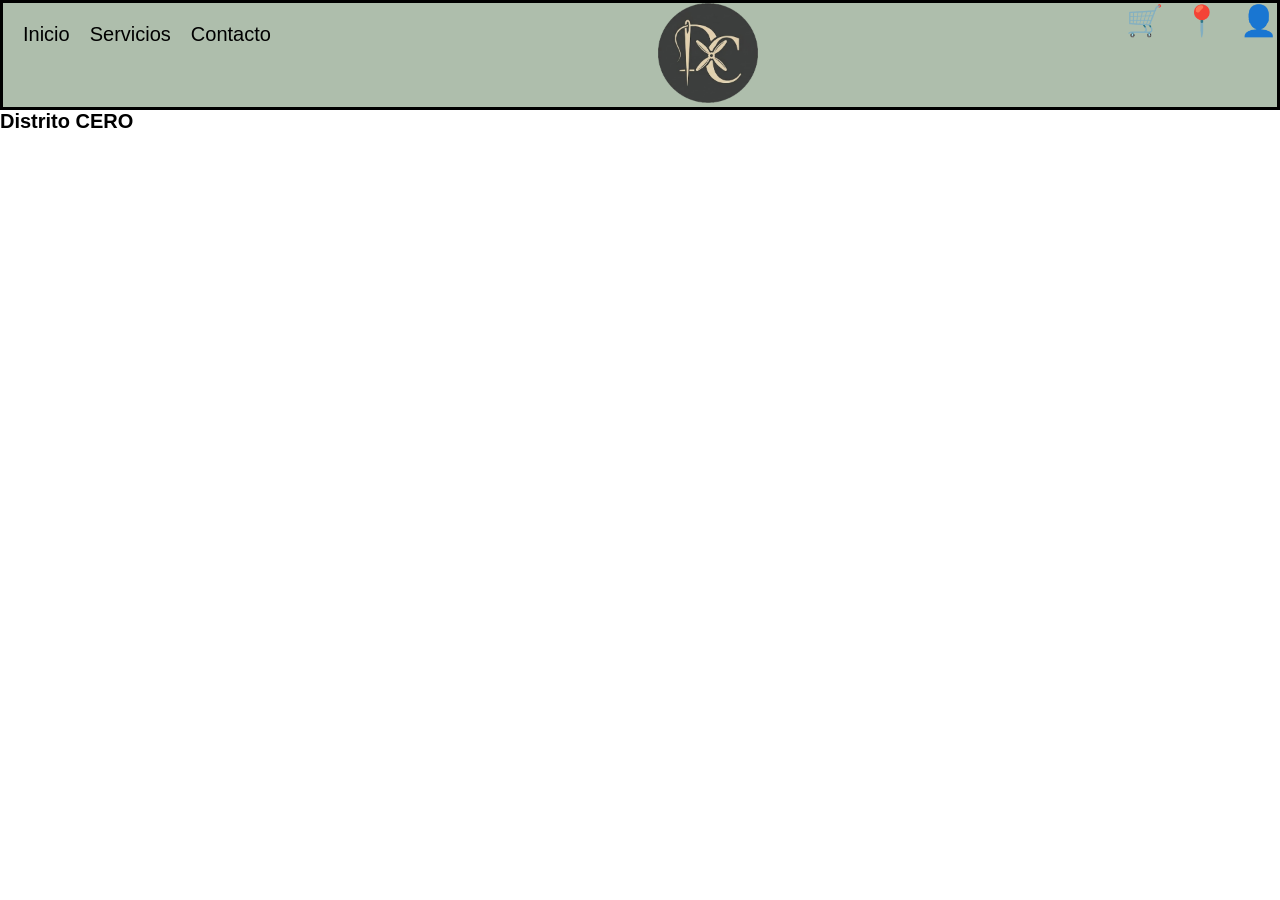
==== DISTRITO_CERO/templates/index.html @ a648c107 "Build" ====
<!DOCTYPE html>
<html lang="es">
<head>
    <meta charset="UTF-8">
    <meta name="viewport" content="width=device-width, initial-scale=1.0">
    <title>Distrito CERO</title>
    <link rel="icon" href="../static/icon/Logo2.png" type="img/png">
    <link rel="stylesheet" href="../static/css/styles.css">
</head>
<body>
    <header>
        
        <!-- nav 1 -->
        <nav>
            <ul class="main-nav1">
                <li><a href="../templates/index.html">Inicio</a></li>
                <li><a href="../templates/servicios.html">Servicios</a></li>
                <li><a href="../templates/contacto.html">Contacto</a></li>
            </ul>
        </nav>
        
        <!-- imagen-logo -->
        <div>
            <img src="../static/icon/Logo2.png" alt="" type= "img/png">
        </div>
        
        <!-- nav 2 -->
        <nav >
            <ul class="main-nav2">
                <li class="li1-nav2"><a href="">🛒</a></li> <!-- carrito -->
                <li class="li2-nav2"><a href="">📍</a></li> <!-- ubicacion -->
                <li class="li3-nav2"><a href="">👤</a></li>  <!-- login -->
            </ul>
        </nav>
    </header>

    <!-- main -->
    <main>
        <div class="titulo">
            <h1>Distrito CERO</h1>
        </div>
        
        <section>
            
        </section>
        <section>

        </section>
    </main>
</body>
</html>
---- DISTRITO_CERO/static/css/styles.css ----
* {
    margin: 0;
    padding: 0;
    font-family: sans-serif;
}
a,li {
    text-decoration: none;
    list-style-type: none;
    color: black;
}

/* header */
header {
    display: flex;
    justify-content: space-between;
    border: 3px solid black;
    background-color: #aebeac;
}

img {
    width: 100px;
}
/* navs */
.main-nav1{
    display: flex;
    justify-content: space-between;
    gap: 20px;
    padding: 20px 20px 0 ;
}
.main-nav2 {
    display: flex;
    gap: 20px;
}
.main-nav1, .main-nav2 {
    font-size: 20px;
}


.li1-nav2, .li2-nav2, .li3-nav2 {
    font-size: 30px;
}

/* main */
main {
    width: 500px;
}

.titulo {
    display: flex;
    margin: auto;
}

h1 {
    font-size: 20px;

}
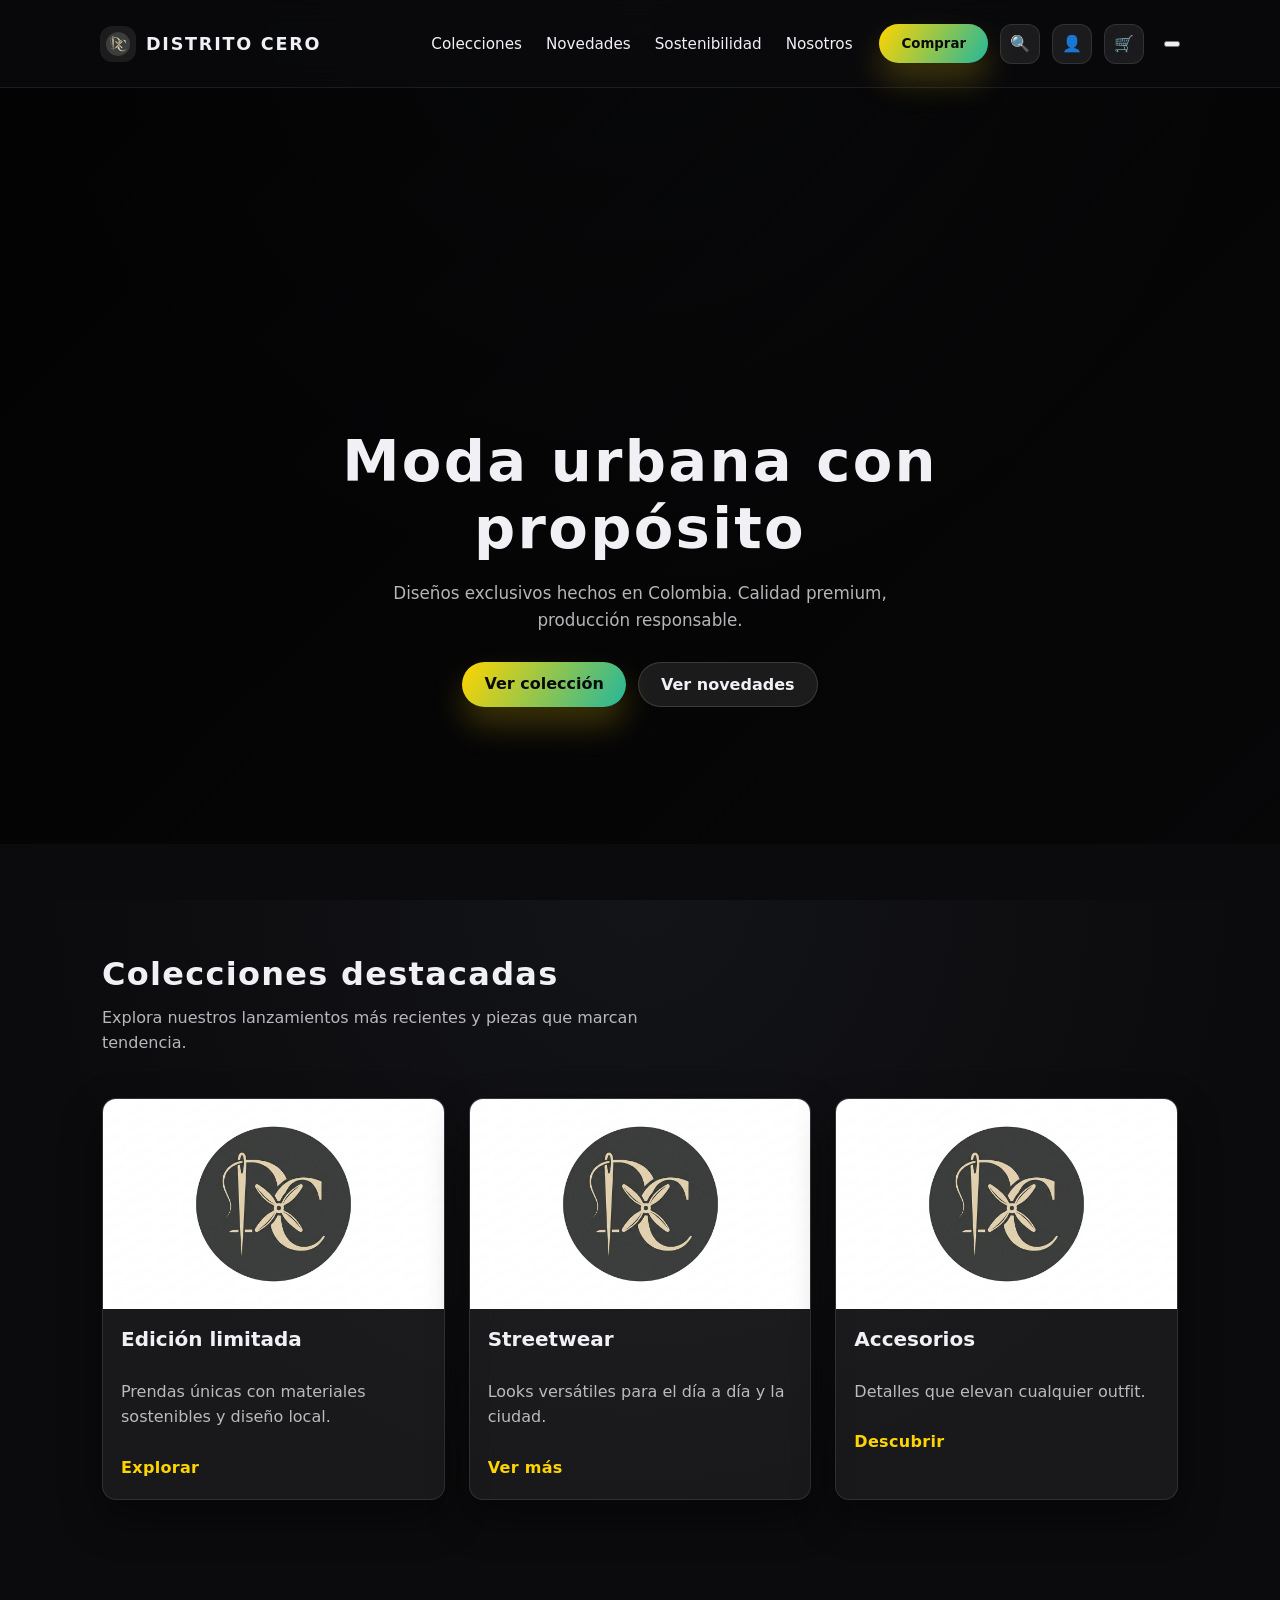
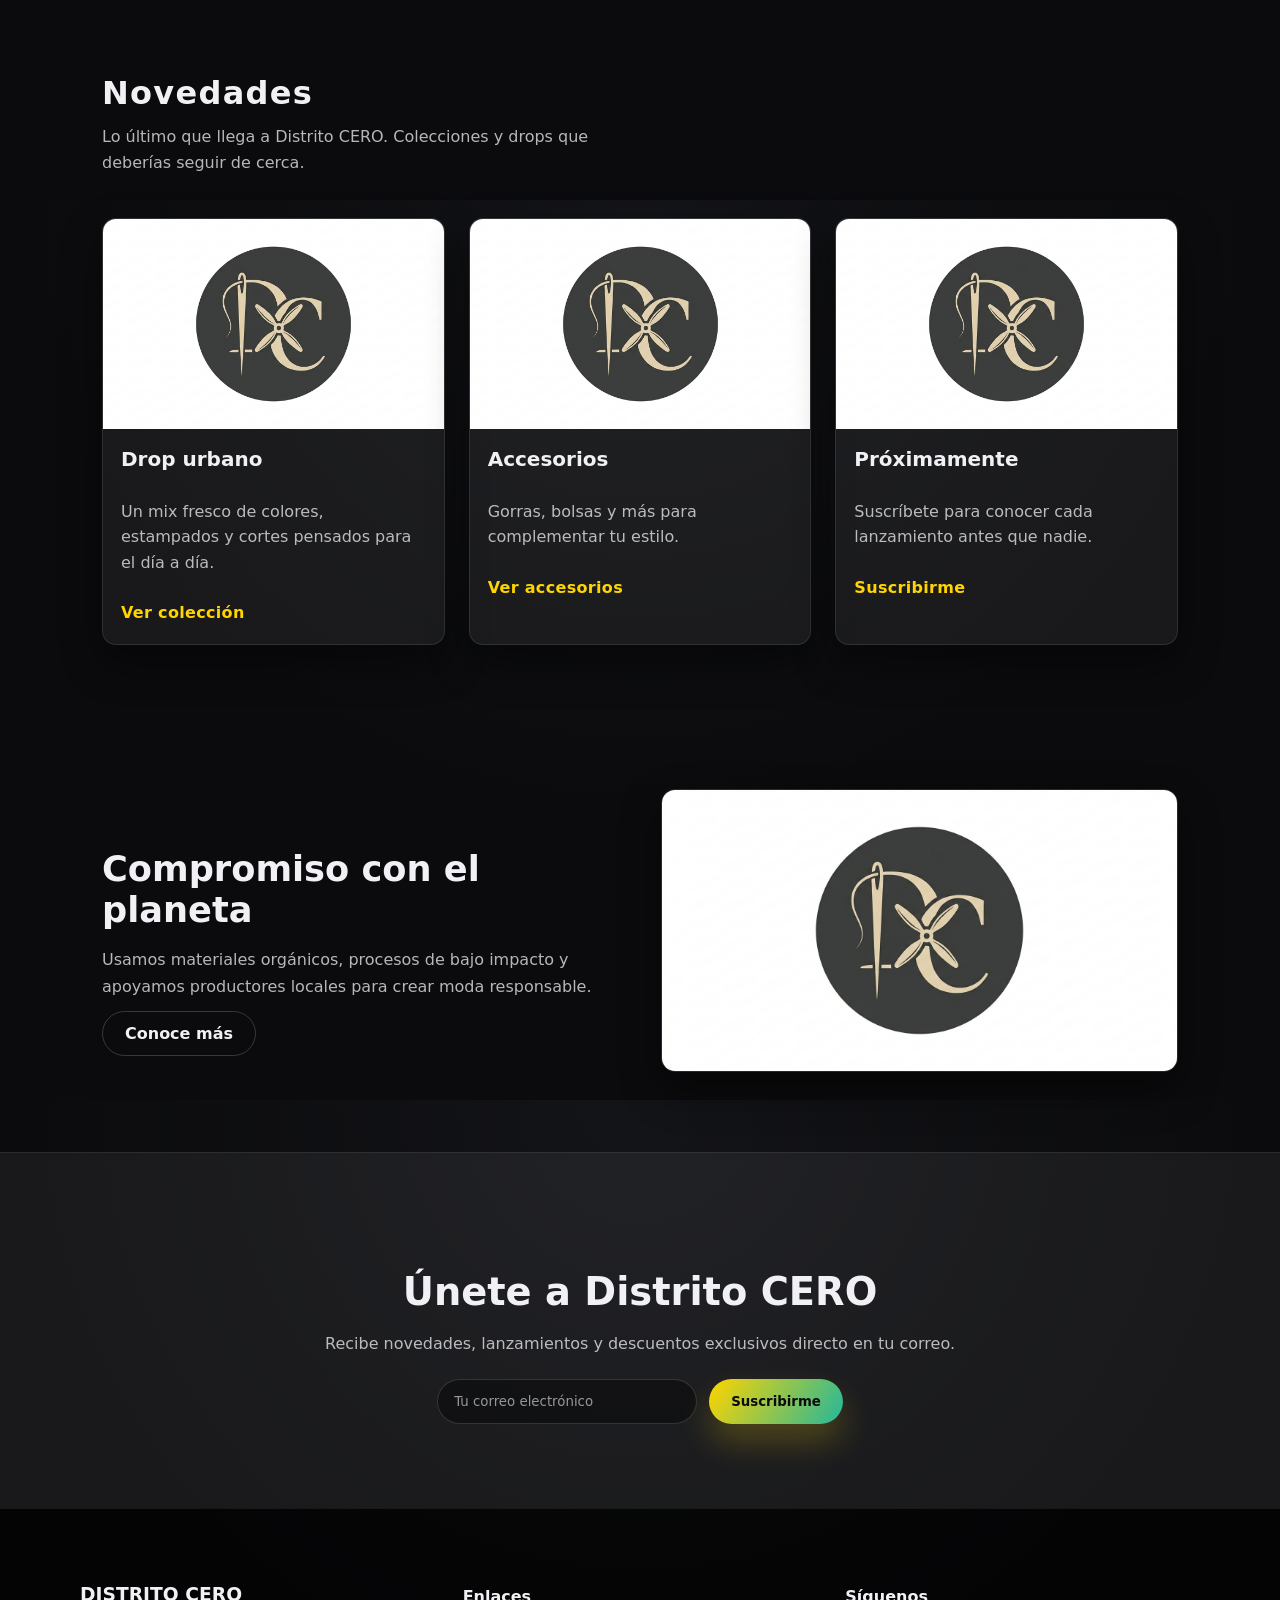
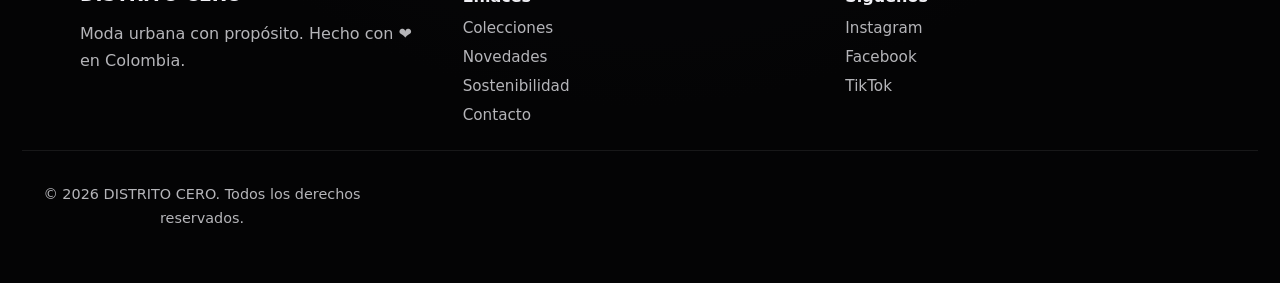
==== commit 4c68a114: "Build" ====
--- a/DISTRITO_CERO/templates/index.html
+++ b/DISTRITO_CERO/templates/index.html
@@ -8,44 +8,178 @@
     <link rel="stylesheet" href="../static/css/styles.css">
 </head>
 <body>
-    <header>
-        
-        <!-- nav 1 -->
-        <nav>
-            <ul class="main-nav1">
-                <li><a href="../templates/index.html">Inicio</a></li>
-                <li><a href="../templates/servicios.html">Servicios</a></li>
-                <li><a href="../templates/contacto.html">Contacto</a></li>
+    <header class="site-header">
+        <nav class="header-nav">
+            <a href="index.html" class="brand">
+                <img src="../static/icon/Logo2.png" alt="Logo Distrito CERO" class="brand-logo">
+                <span class="brand-name">DISTRITO CERO</span>
+            </a>
+
+            <ul class="nav-links">
+                <li><a href="#colecciones">Colecciones</a></li>
+                <li><a href="#novedades">Novedades</a></li>
+                <li><a href="#sostenibilidad">Sostenibilidad</a></li>
+                <li><a href="#about">Nosotros</a></li>
             </ul>
-        </nav>
-        
-        <!-- imagen-logo -->
-        <div>
-            <img src="../static/icon/Logo2.png" alt="" type= "img/png">
-        </div>
-        
-        <!-- nav 2 -->
-        <nav >
-            <ul class="main-nav2">
-                <li class="li1-nav2"><a href="">🛒</a></li> <!-- carrito -->
-                <li class="li2-nav2"><a href="">📍</a></li> <!-- ubicacion -->
-                <li class="li3-nav2"><a href="">👤</a></li>  <!-- login -->
-            </ul>
+
+            <div class="nav-actions">
+                <button class="btn btn-primary">Comprar</button>
+                <a href="#" class="icon-btn" aria-label="Buscar">🔍</a>
+                <a href="#" class="icon-btn" aria-label="Cuenta">👤</a>
+                <a href="#" class="icon-btn" aria-label="Carrito">🛒</a>
+            </div>
+
+            <button class="menu-toggle" aria-label="Abrir menú">
+                <span></span>
+                <span></span>
+                <span></span>
+            </button>
         </nav>
     </header>
 
-    <!-- main -->
     <main>
-        <div class="titulo">
-            <h1>Distrito CERO</h1>
-        </div>
-        
-        <section>
-            
+        <section class="hero">
+            <div class="hero-overlay"></div>
+            <div class="hero-content">
+                <h1>Moda urbana con propósito</h1>
+                <p>Diseños exclusivos hechos en Colombia. Calidad premium, producción responsable.</p>
+                <div class="hero-ctas">
+                    <a href="#colecciones" class="btn btn-primary">Ver colección</a>
+                    <a href="#novedades" class="btn btn-secondary">Ver novedades</a>
+                </div>
+            </div>
         </section>
-        <section>
 
+        <section id="colecciones" class="grid-section">
+            <header class="section-header">
+                <h2>Colecciones destacadas</h2>
+                <p>Explora nuestros lanzamientos más recientes y piezas que marcan tendencia.</p>
+            </header>
+
+            <div class="card-grid">
+                <article class="card">
+                    <img src="../static/img/distrito_Cero1.png" alt="Colección cápsula" class="card-img">
+                    <div class="card-body">
+                        <h3>Edición limitada</h3>
+                        <p>Prendas únicas con materiales sostenibles y diseño local.</p>
+                        <a href="#" class="card-link">Explorar</a>
+                    </div>
+                </article>
+
+                <article class="card">
+                    <img src="../static/img/distrito_Cero1.png" alt="Streetwear" class="card-img">
+                    <div class="card-body">
+                        <h3>Streetwear</h3>
+                        <p>Looks versátiles para el día a día y la ciudad.</p>
+                        <a href="#" class="card-link">Ver más</a>
+                    </div>
+                </article>
+
+                <article class="card">
+                    <img src="../static/img/distrito_Cero1.png" alt="Accesorios" class="card-img">
+                    <div class="card-body">
+                        <h3>Accesorios</h3>
+                        <p>Detalles que elevan cualquier outfit.</p>
+                        <a href="#" class="card-link">Descubrir</a>
+                    </div>
+                </article>
+            </div>
+        </section>
+
+        <section id="novedades" class="grid-section">
+            <header class="section-header">
+                <h2>Novedades</h2>
+                <p>Lo último que llega a Distrito CERO. Colecciones y drops que deberías seguir de cerca.</p>
+            </header>
+
+            <div class="card-grid">
+                <article class="card">
+                    <img src="../static/img/distrito_Cero1.png" alt="Nueva colección" class="card-img">
+                    <div class="card-body">
+                        <h3>Drop urbano</h3>
+                        <p>Un mix fresco de colores, estampados y cortes pensados para el día a día.</p>
+                        <a href="#" class="card-link">Ver colección</a>
+                    </div>
+                </article>
+
+                <article class="card">
+                    <img src="../static/img/distrito_Cero1.png" alt="Nueva gorra" class="card-img">
+                    <div class="card-body">
+                        <h3>Accesorios</h3>
+                        <p>Gorras, bolsas y más para complementar tu estilo.</p>
+                        <a href="#" class="card-link">Ver accesorios</a>
+                    </div>
+                </article>
+
+                <article class="card">
+                    <img src="../static/img/distrito_Cero1.png" alt="Novedades" class="card-img">
+                    <div class="card-body">
+                        <h3>Próximamente</h3>
+                        <p>Suscríbete para conocer cada lanzamiento antes que nadie.</p>
+                        <a href="#about" class="card-link">Suscribirme</a>
+                    </div>
+                </article>
+            </div>
+        </section>
+
+        <section id="sostenibilidad" class="info-section">
+            <div class="info-content">
+                <h2>Compromiso con el planeta</h2>
+                <p>Usamos materiales orgánicos, procesos de bajo impacto y apoyamos productores locales para crear moda responsable.</p>
+                <a href="#" class="btn btn-outline">Conoce más</a>
+            </div>
+            <div class="info-image">
+                <img src="../static/img/distrito_Cero1.png" alt="Material sostenible">
+            </div>
+        </section>
+
+        <section id="about" class="cta-section">
+            <div class="cta-content">
+                <h2>Únete a Distrito CERO</h2>
+                <p>Recibe novedades, lanzamientos y descuentos exclusivos directo en tu correo.</p>
+                <form class="newsletter-form">
+                    <input type="email" placeholder="Tu correo electrónico" aria-label="Correo electrónico">
+                    <button type="submit" class="btn btn-primary">Suscribirme</button>
+                </form>
+            </div>
         </section>
     </main>
+
+    <footer class="site-footer">
+        <div class="footer-grid">
+            <div>
+                <h3>DISTRITO CERO</h3>
+                <p>Moda urbana con propósito. Hecho con ❤️ en Colombia.</p>
+            </div>
+            <div>
+                <h4>Enlaces</h4>
+                <ul>
+                    <li><a href="#colecciones">Colecciones</a></li>
+                    <li><a href="#novedades">Novedades</a></li>
+                    <li><a href="#sostenibilidad">Sostenibilidad</a></li>
+                    <li><a href="#about">Contacto</a></li>
+                </ul>
+            </div>
+            <div>
+                <h4>Síguenos</h4>
+                <ul class="social-links">
+                    <li><a href="#">Instagram</a></li>
+                    <li><a href="#">Facebook</a></li>
+                    <li><a href="#">TikTok</a></li>
+                </ul>
+            </div>
+        </div>
+        <div class="footer-btm">
+            <p>© 2026 DISTRITO CERO. Todos los derechos reservados.</p>
+        </div>
+    </footer>
+
+    <script>
+        const toggle = document.querySelector('.menu-toggle');
+        const nav = document.querySelector('.nav-links');
+        toggle?.addEventListener('click', () => {
+            nav?.classList.toggle('open');
+        });
+    </script>
 </body>
 </html>
--- a/DISTRITO_CERO/static/css/styles.css
+++ b/DISTRITO_CERO/static/css/styles.css
@@ -1,56 +1,490 @@
+/* Base */
+:root {
+    --bg: #0b0b0d;
+    --surface: #111214;
+    --surface-2: #1c1d21;
+    --text: #f0f0f5;
+    --muted: rgba(240, 240, 245, 0.75);
+    --accent: #ffd400;
+    --accent-2: #25b79b;
+    --radius: 14px;
+    --shadow: 0 18px 40px rgba(0, 0, 0, 0.45);
+    --max: 1120px;
+}
+
 * {
+    box-sizing: border-box;
+}
+
+html, body {
+    height: 100%;
     margin: 0;
     padding: 0;
-    font-family: sans-serif;
-}
-a,li {
+    font-family: system-ui, -apple-system, BlinkMacSystemFont, "Segoe UI", sans-serif;
+    background: radial-gradient(circle at top, #131418 0%, #0b0b0d 55%);
+    color: var(--text);
+    scroll-behavior: smooth;
+}
+
+a {
+    color: inherit;
     text-decoration: none;
-    list-style-type: none;
-    color: black;
-}
-
-/* header */
-header {
-    display: flex;
-    justify-content: space-between;
-    border: 3px solid black;
-    background-color: #aebeac;
 }
 
 img {
-    width: 100px;
-}
-/* navs */
-.main-nav1{
-    display: flex;
-    justify-content: space-between;
+    display: block;
+    max-width: 100%;
+    height: auto;
+}
+
+button, input {
+    font-family: inherit;
+}
+
+/* Header */
+.site-header {
+    position: sticky;
+    top: 0;
+    z-index: 50;
+    background: rgba(8, 8, 11, 0.8);
+    border-bottom: 1px solid rgba(255, 255, 255, 0.08);
+    backdrop-filter: blur(12px);
+}
+
+.header-nav {
+    max-width: var(--max);
+    margin: 0 auto;
+    padding: 18px 20px;
+    display: flex;
+    align-items: center;
     gap: 20px;
-    padding: 20px 20px 0 ;
-}
-.main-nav2 {
-    display: flex;
-    gap: 20px;
-}
-.main-nav1, .main-nav2 {
-    font-size: 20px;
-}
-
-
-.li1-nav2, .li2-nav2, .li3-nav2 {
-    font-size: 30px;
-}
-
-/* main */
-main {
-    width: 500px;
-}
-
-.titulo {
-    display: flex;
-    margin: auto;
-}
-
-h1 {
-    font-size: 20px;
-
-}
+}
+
+.brand {
+    display: flex;
+    align-items: center;
+    gap: 10px;
+}
+
+.brand-logo {
+    width: 36px;
+    height: 36px;
+    border-radius: 12px;
+    background: rgba(255, 255, 255, 0.08);
+    padding: 6px;
+}
+
+.brand-name {
+    font-weight: 700;
+    letter-spacing: 0.1em;
+    font-size: 1.1rem;
+}
+
+.nav-links {
+    display: flex;
+    gap: 24px;
+    margin-left: 50px;
+    flex: 1;
+}
+
+.nav-links li {
+    list-style: none;
+}
+
+.nav-links a {
+    font-size: 0.95rem;
+    padding: 10px 0;
+    position: relative;
+    transition: transform 150ms ease, color 150ms ease;
+}
+
+.nav-links a::after {
+    content: "";
+    position: absolute;
+    left: 0;
+    right: 0;
+    bottom: -4px;
+    height: 2px;
+    background: transparent;
+    border-radius: 999px;
+    transition: background 200ms ease;
+}
+
+.nav-links a:hover {
+    color: var(--accent);
+    transform: translateY(-1px);
+}
+
+.nav-links a:hover::after {
+    background: var(--accent);
+}
+
+.nav-actions {
+    display: flex;
+    align-items: center;
+    gap: 12px;
+}
+
+.icon-btn {
+    width: 40px;
+    height: 40px;
+    border-radius: 12px;
+    display: grid;
+    place-items: center;
+    background: rgba(255, 255, 255, 0.08);
+    border: 1px solid rgba(255, 255, 255, 0.1);
+    transition: transform 150ms ease, background 150ms ease;
+}
+
+.icon-btn:hover {
+    background: rgba(255, 255, 255, 0.14);
+    transform: translateY(-1px);
+}
+
+.btn {
+    border: none;
+    cursor: pointer;
+    border-radius: 999px;
+    font-weight: 600;
+    padding: 12px 22px;
+    transition: transform 150ms ease, box-shadow 150ms ease;
+}
+
+.btn-primary {
+    background: linear-gradient(120deg, var(--accent), var(--accent-2));
+    color: #0b0b0d;
+    box-shadow: 0 18px 32px rgba(255, 212, 7, 0.22);
+}
+
+.btn-secondary {
+    background: rgba(255, 255, 255, 0.09);
+    border: 1px solid rgba(255, 255, 255, 0.14);
+    color: var(--text);
+}
+
+.btn-outline {
+    background: transparent;
+    border: 1px solid rgba(255, 255, 255, 0.18);
+    color: var(--text);
+}
+
+.btn:hover {
+    transform: translateY(-1px);
+    box-shadow: 0 22px 38px rgba(0, 0, 0, 0.35);
+}
+
+/* Hero */
+.hero {
+    position: relative;
+    min-height: 84vh;
+    display: grid;
+    place-items: center;
+    padding: 120px 20px 80px;
+    background: url("../static/img/distrito_Cero1.png") center/cover no-repeat;
+}
+
+.hero::before {
+    content: "";
+    position: absolute;
+    inset: 0;
+    background: linear-gradient(135deg, rgba(0, 0, 0, 0.75), rgba(0, 0, 0, 0.4));
+}
+
+.hero-content {
+    position: relative;
+    max-width: 680px;
+    text-align: center;
+    z-index: 1;
+}
+
+.hero-content h1 {
+    font-size: clamp(2.4rem, 5vw, 3.6rem);
+    margin-bottom: 18px;
+    letter-spacing: 0.04em;
+}
+
+.hero-content p {
+    font-size: 1.05rem;
+    color: var(--muted);
+    max-width: 520px;
+    margin: 0 auto 28px;
+    line-height: 1.6;
+}
+
+.hero-ctas {
+    display: inline-flex;
+    gap: 12px;
+    flex-wrap: wrap;
+    justify-content: center;
+}
+
+/* Grid section */
+.grid-section {
+    max-width: var(--max);
+    margin: 0 auto;
+    padding: 84px 22px 64px;
+}
+
+.section-header h2 {
+    font-size: 2rem;
+    letter-spacing: 0.04em;
+    margin-bottom: 8px;
+}
+
+.section-header p {
+    color: var(--muted);
+    max-width: 560px;
+    margin-top: 12px;
+    line-height: 1.6;
+}
+
+.card-grid {
+    display: grid;
+    grid-template-columns: repeat(auto-fit, minmax(260px, 1fr));
+    gap: 24px;
+    margin-top: 42px;
+}
+
+.card {
+    border-radius: var(--radius);
+    overflow: hidden;
+    background: rgba(255, 255, 255, 0.06);
+    border: 1px solid rgba(255, 255, 255, 0.1);
+    box-shadow: var(--shadow);
+    display: flex;
+    flex-direction: column;
+    transition: transform 200ms ease, box-shadow 200ms ease;
+}
+
+.card:hover {
+    transform: translateY(-6px);
+    box-shadow: 0 26px 44px rgba(0, 0, 0, 0.45);
+}
+
+.card-img {
+    width: 100%;
+    height: 210px;
+    object-fit: cover;
+}
+
+.card-body {
+    padding: 18px 18px 22px;
+    display: grid;
+    gap: 12px;
+}
+
+.card-body h3 {
+    margin: 0;
+    font-size: 1.25rem;
+}
+
+.card-body p {
+    color: var(--muted);
+    line-height: 1.6;
+}
+
+.card-link {
+    font-weight: 700;
+    color: var(--accent);
+    letter-spacing: 0.02em;
+    display: inline-flex;
+    align-items: center;
+    gap: 6px;
+}
+
+/* Info Section */
+.info-section {
+    max-width: var(--max);
+    margin: 0 auto;
+    padding: 80px 22px;
+    display: grid;
+    grid-template-columns: repeat(auto-fit, minmax(250px, 1fr));
+    gap: 42px;
+    align-items: center;
+}
+
+.info-content h2 {
+    font-size: 2.2rem;
+    margin-bottom: 16px;
+}
+
+.info-content p {
+    color: var(--muted);
+    line-height: 1.7;
+    max-width: 520px;
+    margin-bottom: 24px;
+}
+
+.info-image img {
+    border-radius: var(--radius);
+    border: 1px solid rgba(255, 255, 255, 0.12);
+    box-shadow: var(--shadow);
+}
+
+/* CTA Section */
+.cta-section {
+    background: rgba(255, 255, 255, 0.06);
+    border-top: 1px solid rgba(255, 255, 255, 0.08);
+    padding: 84px 22px;
+}
+
+.cta-content {
+    max-width: 720px;
+    margin: 0 auto;
+    text-align: center;
+}
+
+.cta-content h2 {
+    font-size: 2.4rem;
+    margin-bottom: 14px;
+}
+
+.cta-content p {
+    color: var(--muted);
+    line-height: 1.7;
+    margin-bottom: 22px;
+}
+
+.newsletter-form {
+    display: flex;
+    gap: 12px;
+    flex-wrap: wrap;
+    justify-content: center;
+}
+
+.newsletter-form input {
+    padding: 14px 16px;
+    border-radius: 999px;
+    border: 1px solid rgba(255, 255, 255, 0.15);
+    min-width: 260px;
+    background: rgba(0, 0, 0, 0.4);
+    color: var(--text);
+}
+
+.newsletter-form input::placeholder {
+    color: rgba(240, 240, 245, 0.6);
+}
+
+/* Footer */
+.site-footer {
+    padding: 56px 22px 38px;
+    background: rgba(0, 0, 0, 0.6);
+    border-top: 1px solid rgba(255, 255, 255, 0.08);
+}
+
+.footer-grid {
+    display: grid;
+    grid-template-columns: repeat(auto-fit, minmax(220px, 1fr));
+    gap: 28px;
+    max-width: var(--max);
+    margin: 0 auto 26px;
+}
+
+.site-footer h3,
+.site-footer h4 {
+    margin-bottom: 12px;
+}
+
+.site-footer p {
+    color: var(--muted);
+    line-height: 1.65;
+    max-width: 360px;
+}
+
+.site-footer ul {
+    list-style: none;
+    padding: 0;
+    margin: 0;
+    display: grid;
+    gap: 10px;
+}
+
+.site-footer a {
+    color: var(--muted);
+    font-size: 0.95rem;
+    transition: color 150ms ease;
+}
+
+.site-footer a:hover {
+    color: var(--accent);
+}
+
+.social-links li a {
+    display: inline-flex;
+    align-items: center;
+    gap: 8px;
+}
+
+.footer-btm {
+    text-align: center;
+    border-top: 1px solid rgba(255, 255, 255, 0.08);
+    padding-top: 18px;
+    font-size: 0.9rem;
+    color: rgba(255, 255, 255, 0.68);
+}
+
+/* Responsive */
+@media (max-width: 880px) {
+    .header-nav {
+        gap: 12px;
+        padding: 14px 18px;
+    }
+
+    .nav-links {
+        position: absolute;
+        top: 78px;
+        left: 0;
+        right: 0;
+        background: rgba(12, 12, 15, 0.92);
+        padding: 18px 20px;
+        flex-direction: column;
+        gap: 18px;
+        transform: translateY(-320px);
+        transition: transform 280ms ease;
+        border-bottom: 1px solid rgba(255, 255, 255, 0.08);
+        clip-path: inset(0 0 0 0 round 0 0 12px 12px);
+    }
+
+    .nav-links.open {
+        transform: translateY(0);
+    }
+
+    .menu-toggle {
+        display: grid;
+        place-items: center;
+        width: 44px;
+        height: 44px;
+        border-radius: 14px;
+        border: 1px solid rgba(255, 255, 255, 0.14);
+        background: rgba(255, 255, 255, 0.08);
+        cursor: pointer;
+        transition: transform 150ms ease;
+    }
+
+    .menu-toggle span {
+        display: block;
+        width: 20px;
+        height: 2px;
+        border-radius: 999px;
+        background: rgba(255, 255, 255, 0.9);
+        transition: transform 150ms ease;
+    }
+
+    .nav-actions {
+        display: none;
+    }
+}
+
+@media (max-width: 600px) {
+    .hero {
+        padding: 96px 16px 64px;
+    }
+
+    .hero-content h1 {
+        font-size: 2.3rem;
+    }
+
+    .hero-content p {
+        font-size: 1rem;
+    }
+}
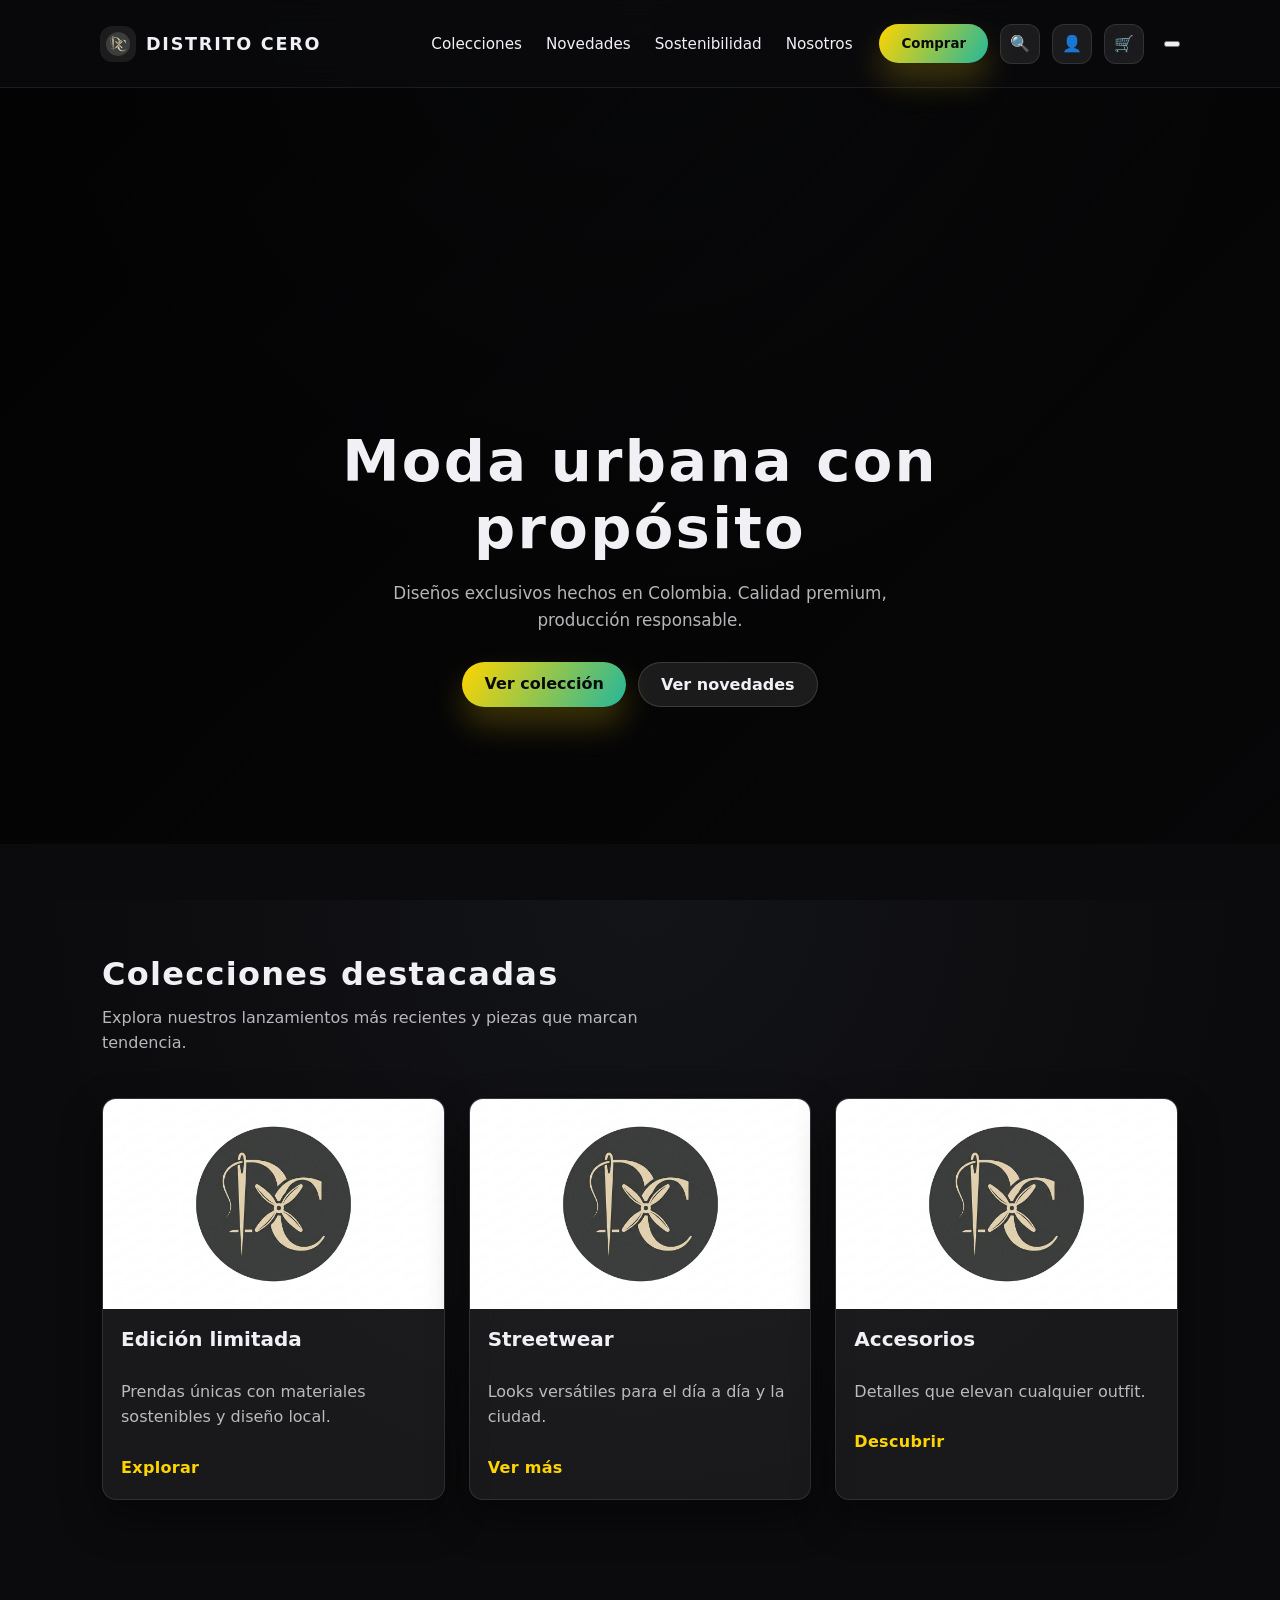
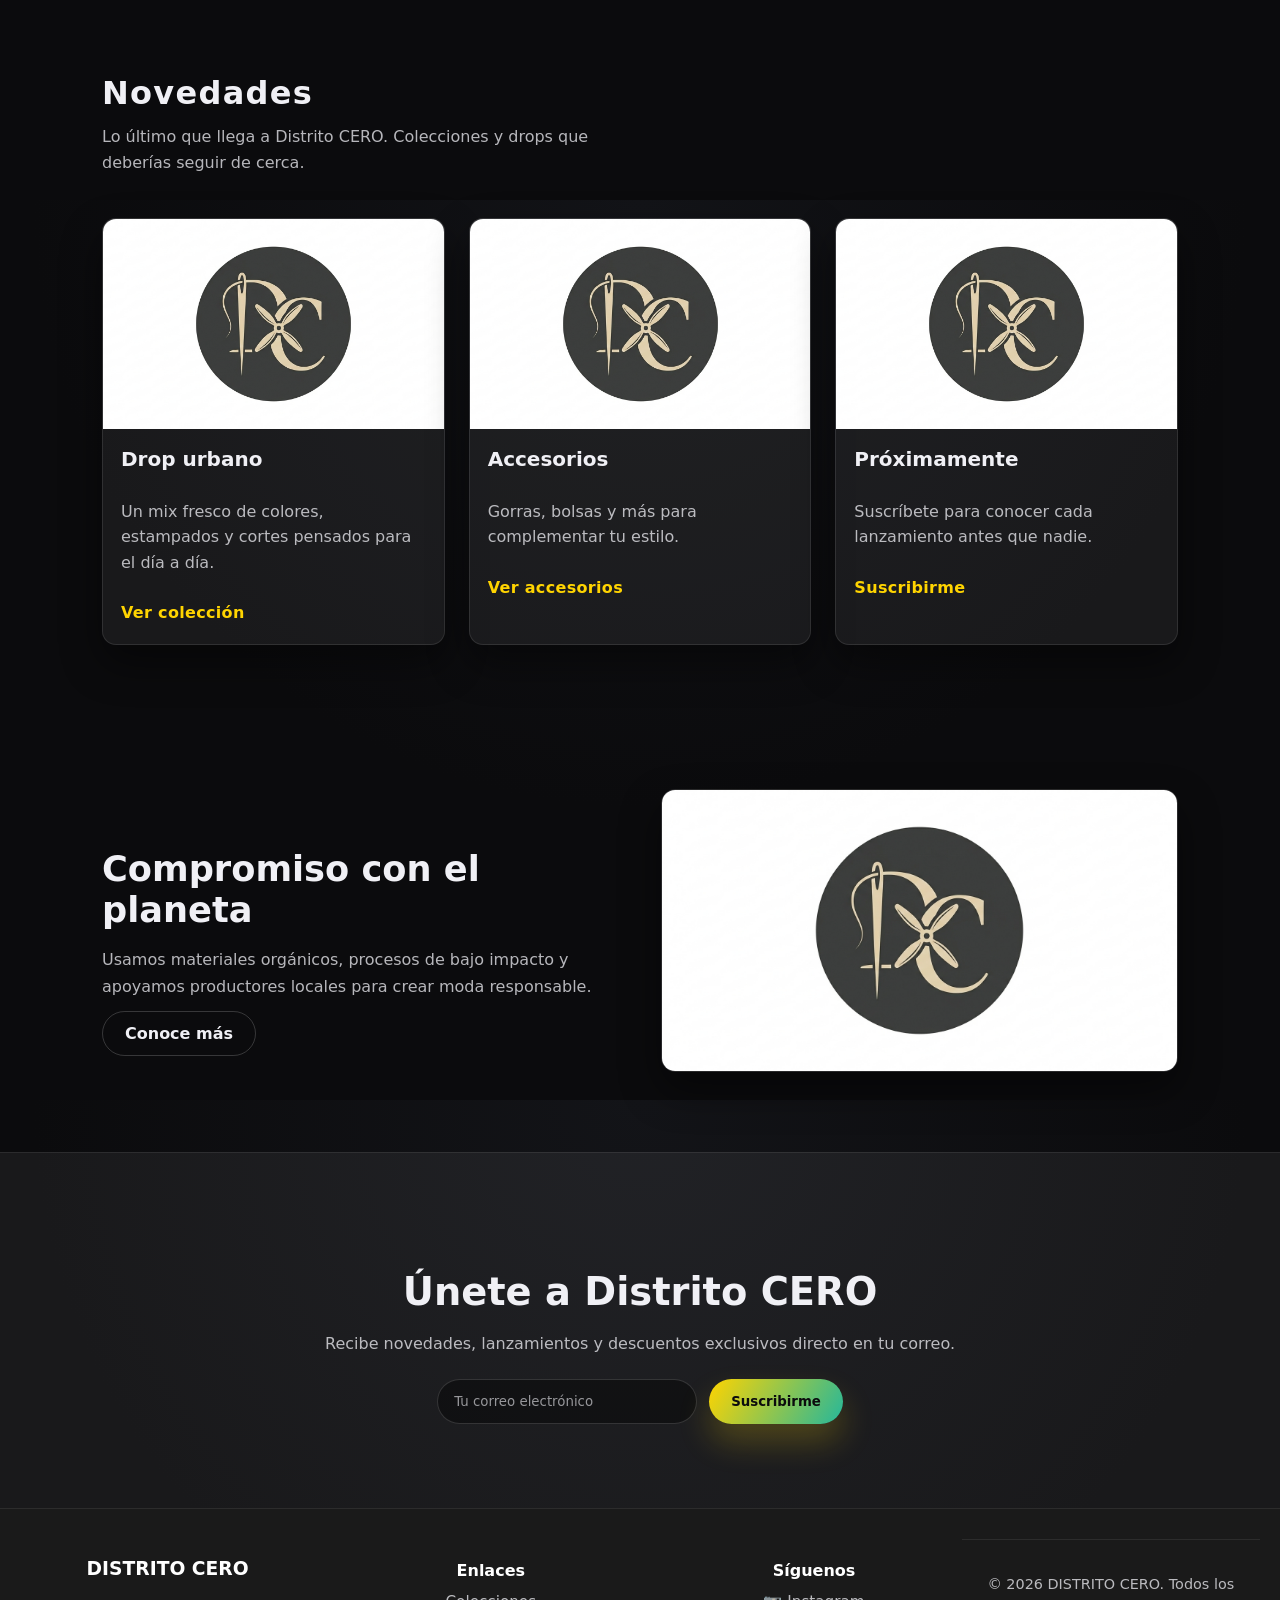
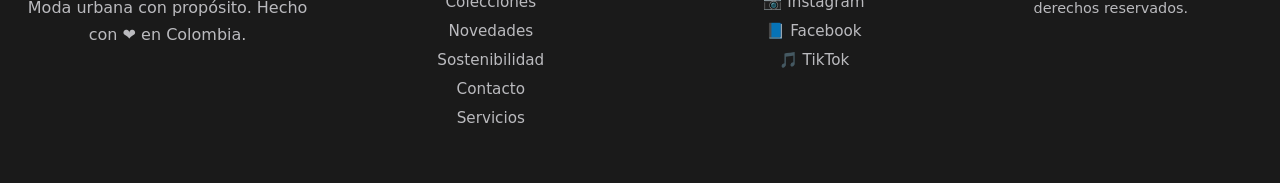
==== commit dcc88135: "Build" ====
--- a/DISTRITO_CERO/templates/index.html
+++ b/DISTRITO_CERO/templates/index.html
@@ -14,17 +14,16 @@
                 <img src="../static/icon/Logo2.png" alt="Logo Distrito CERO" class="brand-logo">
                 <span class="brand-name">DISTRITO CERO</span>
             </a>
-
             <ul class="nav-links">
-                <li><a href="#colecciones">Colecciones</a></li>
-                <li><a href="#novedades">Novedades</a></li>
-                <li><a href="#sostenibilidad">Sostenibilidad</a></li>
-                <li><a href="#about">Nosotros</a></li>
+                <li><a href="../templates/Colecciones.html">Colecciones</a></li>  
+                <li><a href="../templates/Novedades.html">Novedades</a></li>
+                <li><a href="../templates/Sostenibilidad.html">Sostenibilidad</a></li>
+                <li><a href="../templates/About.html">Nosotros</a></li>
             </ul>
 
             <div class="nav-actions">
                 <button class="btn btn-primary">Comprar</button>
-                <a href="#" class="icon-btn" aria-label="Buscar">🔍</a>
+                <a href="" class="icon-btn" aria-label="Buscar">🔍</a>
                 <a href="#" class="icon-btn" aria-label="Cuenta">👤</a>
                 <a href="#" class="icon-btn" aria-label="Carrito">🛒</a>
             </div>
@@ -154,18 +153,19 @@
             <div>
                 <h4>Enlaces</h4>
                 <ul>
-                    <li><a href="#colecciones">Colecciones</a></li>
-                    <li><a href="#novedades">Novedades</a></li>
-                    <li><a href="#sostenibilidad">Sostenibilidad</a></li>
-                    <li><a href="#about">Contacto</a></li>
+                    <li><a href="../templates/Colecciones.html">Colecciones</a></li>
+                    <li><a href="../templates/Novedades.html">Novedades</a></li>
+                    <li><a href="../templates/Sostenibilidad.html">Sostenibilidad</a></li>
+                    <li><a href="../templates/">Contacto</a></li>
+                    <li><a href="../templates/servicios.html">Servicios</a></li>
                 </ul>
             </div>
             <div>
                 <h4>Síguenos</h4>
                 <ul class="social-links">
-                    <li><a href="#">Instagram</a></li>
-                    <li><a href="#">Facebook</a></li>
-                    <li><a href="#">TikTok</a></li>
+                    <li><a href="#">📷 Instagram</a></li>
+                    <li><a href="#">📘 Facebook</a></li>
+                    <li><a href="#">🎵 TikTok</a></li>
                 </ul>
             </div>
         </div>
@@ -181,5 +181,6 @@
             nav?.classList.toggle('open');
         });
     </script>
+    
 </body>
 </html>
--- a/DISTRITO_CERO/static/css/styles.css
+++ b/DISTRITO_CERO/static/css/styles.css
@@ -195,13 +195,14 @@
     max-width: 680px;
     text-align: center;
     z-index: 1;
-}
-
+    margin: 0 auto;
+    display: flex;
+    flex-direction: column;
+    align-items: center;
+}
 .hero-content h1 {
-    font-size: clamp(2.4rem, 5vw, 3.6rem);
-    margin-bottom: 18px;
-    letter-spacing: 0.04em;
-}
+    font-size: clamp(2.4rem, 5vw, 3.6rem);   letter-spacing: 0.04em;
+    margin-bottom: 18px;}
 
 .hero-content p {
     font-size: 1.05rem;
@@ -216,7 +217,7 @@
     gap: 12px;
     flex-wrap: wrap;
     justify-content: center;
-}
+} 
 
 /* Grid section */
 .grid-section {
@@ -367,6 +368,8 @@
 
 /* Footer */
 .site-footer {
+    display: flex;
+    justify-content: center;
     padding: 56px 22px 38px;
     background: rgba(0, 0, 0, 0.6);
     border-top: 1px solid rgba(255, 255, 255, 0.08);
@@ -410,12 +413,15 @@
 }
 
 .social-links li a {
+    
     display: inline-flex;
     align-items: center;
     gap: 8px;
 }
 
 .footer-btm {
+    display: flex;
+    justify-content: center;
     text-align: center;
     border-top: 1px solid rgba(255, 255, 255, 0.08);
     padding-top: 18px;
@@ -488,3 +494,254 @@
         font-size: 1rem;
     }
 }
+
+    .sustainability-main {
+        width: 100%;
+    }
+
+    .hero-sustainability {
+        background: linear-gradient(135deg, #2d5016 0%, #4a7c1a 100%);
+        color: white;
+        padding: 80px 20px;
+        text-align: center;
+        margin-top: 80px;
+    }
+
+    .hero-sustainability h1 {
+        font-size: 2.5rem;
+        margin-bottom: 15px;
+    }
+
+    .hero-sustainability p {
+        font-size: 1.2rem;
+        opacity: 0.9;
+    }
+
+    .sustainability-pillars {
+        padding: 60px 20px;
+        background: #f9f9f9;
+    }
+
+    .sustainability-pillars h2 {
+        text-align: center;
+        font-size: 2rem;
+        margin-bottom: 50px;
+        color: #2d5016;
+    }
+
+    .pillars-grid {
+        display: grid;
+        grid-template-columns: repeat(auto-fit, minmax(250px, 1fr));
+        gap: 30px;
+        max-width: 1200px;
+        margin: 0 auto;
+    }
+
+    .pillar-card {
+        background: white;
+        padding: 30px;
+        border-radius: 12px;
+        text-align: center;
+        box-shadow: 0 4px 12px rgba(0,0,0,0.1);
+        transition: transform 0.3s ease;
+        opacity: 0;
+    }
+
+    .pillar-card.fade-in {
+        animation: slideUp 0.6s ease forwards;
+    }
+
+    .pillar-icon {
+        font-size: 3rem;
+        margin-bottom: 15px;
+    }
+
+    .pillar-card h3 {
+        color: #2d5016;
+        margin-bottom: 10px;
+    }
+
+    .pillar-card p {
+        color: #666;
+        line-height: 1.6;
+    }
+
+    .materials-section {
+        padding: 60px 20px;
+        max-width: 1200px;
+        margin: 0 auto;
+    }
+
+    .materials-section h2 {
+        text-align: center;
+        font-size: 2rem;
+        margin-bottom: 50px;
+        color: #2d5016;
+    }
+
+    .materials-container {
+        display: grid;
+        grid-template-columns: repeat(auto-fit, minmax(300px, 1fr));
+        gap: 40px;
+    }
+
+    .material-item {
+        text-align: center;
+        opacity: 0;
+    }
+
+    .material-item.fade-in {
+        animation: slideUp 0.6s ease forwards;
+    }
+
+    .material-image {
+        width: 100%;
+        height: 200px;
+        border-radius: 12px;
+        margin-bottom: 20px;
+        background-size: cover;
+        background-position: center;
+    }
+
+    .material-image.cotton {
+        background: linear-gradient(135deg, #f5deb3, #f0e68c);
+    }
+
+    .material-image.recycled {
+        background: linear-gradient(135deg, #87ceeb, #4682b4);
+    }
+
+    .material-image.linen {
+        background: linear-gradient(135deg, #d2b48c, #8b7355);
+    }
+
+    .percentage {
+        display: inline-block;
+        background: #4a7c1a;
+        color: white;
+        padding: 8px 16px;
+        border-radius: 20px;
+        font-weight: bold;
+        margin-top: 10px;
+    }
+
+    .impact-stats {
+        display: grid;
+        grid-template-columns: repeat(auto-fit, minmax(200px, 1fr));
+        gap: 20px;
+        padding: 60px 20px;
+        background: #2d5016;
+        color: white;
+        max-width: 1200px;
+        margin: 0 auto;
+    }
+
+    .stat-card {
+        text-align: center;
+        padding: 30px;
+        opacity: 0;
+    }
+
+    .stat-card.fade-in {
+        animation: slideUp 0.6s ease forwards;
+    }
+
+    .stat-card h3 {
+        font-size: 2.5rem;
+        margin-bottom: 10px;
+    }
+
+    .stat-card p {
+        font-size: 1rem;
+        opacity: 0.9;
+    }
+
+    .transparency {
+        padding: 60px 20px;
+        text-align: center;
+        background: #f9f9f9;
+    }
+
+    .transparency h2 {
+        color: #2d5016;
+        margin-bottom: 40px;
+        font-size: 2rem;
+    }
+
+    .certifications {
+        display: flex;
+        justify-content: center;
+        flex-wrap: wrap;
+        gap: 20px;
+        margin-bottom: 30px;
+    }
+
+    .cert-badge {
+        background: #4a7c1a;
+        color: white;
+        padding: 12px 24px;
+        border-radius: 8px;
+        font-weight: bold;
+    }
+
+    .link {
+        color: #4a7c1a;
+        text-decoration: none;
+        font-weight: bold;
+    }
+
+    .link:hover {
+        text-decoration: underline;
+    }
+
+    .cta-sustainability {
+        background: linear-gradient(135deg, #4a7c1a 0%, #2d5016 100%);
+        color: white;
+        padding: 60px 20px;
+        text-align: center;
+    }
+
+    .cta-sustainability h2 {
+        font-size: 2rem;
+        margin-bottom: 15px;
+    }
+
+    .cta-sustainability p {
+        font-size: 1.1rem;
+        margin-bottom: 30px;
+    }
+
+    .site-footer {
+        background: #1a1a1a;
+        color: white;
+        text-align: center;
+        padding: 30px 20px;
+    }
+
+    @keyframes slideUp {
+        from {
+            opacity: 0;
+            transform: translateY(30px);
+        }
+        to {
+            opacity: 1;
+            transform: translateY(0);
+        }
+    }
+
+    @media (max-width: 768px) {
+        .hero-sustainability h1 {
+            font-size: 1.8rem;
+        }
+
+        .sustainability-pillars h2,
+        .materials-section h2,
+        .transparency h2,
+        .cta-sustainability h2 {
+            font-size: 1.5rem;
+        }
+
+        .stat-card h3 {
+            font-size: 1.8rem;
+        }
+    }
